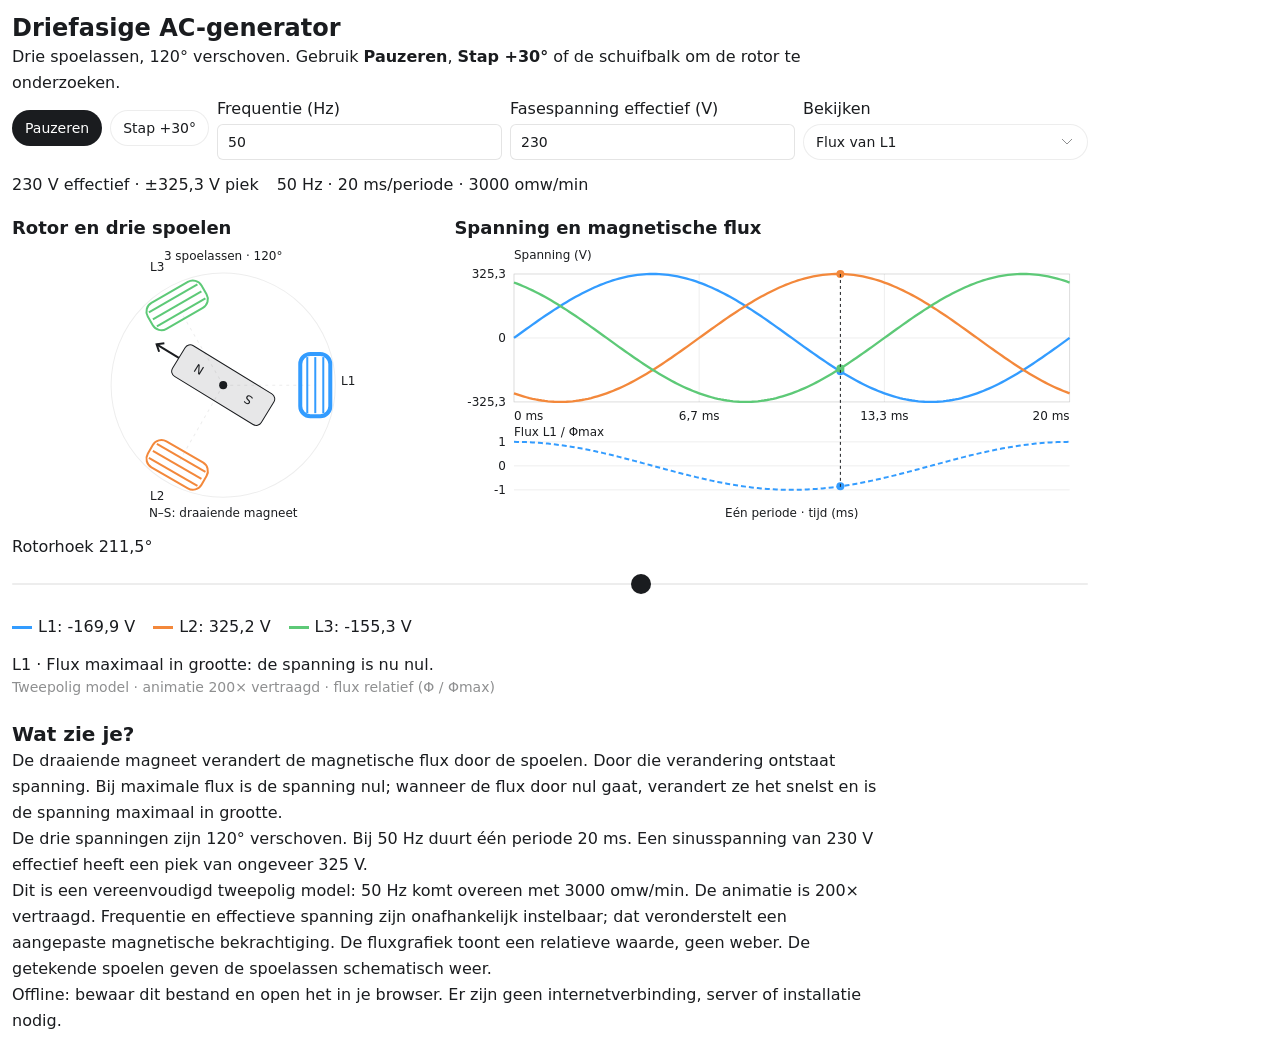
==== index.html @ 423154bf "Add files via upload" ====
<!doctype html>
<html lang="nl"><head><meta charset="utf-8"><meta name="viewport" content="width=device-width, initial-scale=1"><title>Driefasige AC-generator</title><style>:root {
  color-scheme: light dark;
  background-color: var(
    --background,
    var(--color-background-primary, light-dark(rgb(255 255 255), rgb(24 24 24)))
  ) !important;

  /* Agent-facing contract; keep in sync with SKILL.md. */
  --background: var(
    --color-background-primary,
    light-dark(rgb(255 255 255), rgb(24 24 24))
  );
  --foreground: var(
    --color-text-primary,
    light-dark(rgb(26 28 31), rgb(255 255 255))
  );
  --card: color-mix(in oklab, var(--foreground) 5%, var(--background));
  --card-foreground: var(
    --color-text-primary,
    light-dark(rgb(26 28 31), rgb(255 255 255))
  );
  --popover: var(
    --color-background-secondary,
    light-dark(rgb(255 255 255), rgb(45 45 45))
  );
  --popover-foreground: var(
    --color-text-primary,
    light-dark(rgb(26 28 31), rgb(255 255 255))
  );
  --primary: var(
    --color-text-info,
    light-dark(rgb(51 156 255), rgb(131 195 255))
  );
  --primary-foreground: var(
    --color-text-inverse,
    light-dark(rgb(255 255 255), rgb(13 13 13))
  );
  --secondary: var(
    --color-background-secondary,
    light-dark(rgb(255 255 255 / 96%), rgb(54 54 54 / 96%))
  );
  --secondary-foreground: var(
    --color-text-primary,
    light-dark(rgb(26 28 31), rgb(255 255 255))
  );
  --muted: color-mix(in srgb, var(--foreground) 10%, transparent);
  --muted-foreground: var(
    --color-text-secondary,
    light-dark(rgb(26 28 31 / 49.4%), rgb(255 255 255 / 49.8%))
  );
  --accent: var(
    --color-background-info,
    light-dark(rgb(229 242 255), rgb(13 39 63))
  );
  --accent-foreground: var(
    --color-text-info,
    light-dark(rgb(51 156 255), rgb(131 195 255))
  );
  --destructive: var(
    --color-text-warning,
    light-dark(rgb(226 85 7), rgb(255 133 73))
  );
  --border: var(
    --color-border-secondary,
    light-dark(rgb(26 28 31 / 8%), rgb(255 255 255 / 8.2%))
  );
  --input: var(
    --color-border-primary,
    light-dark(
      rgb(26 28 31 / 11.8%),
      color-mix(in oklab, rgb(0 0 0) 10%, transparent)
    )
  );
  --ring: var(
    --color-ring-primary,
    light-dark(rgb(51 156 255), rgb(131 195 255 / 76%))
  );
  --font-size-base: var(--font-text-md-size, 16px);
  --blue: light-dark(rgb(51 156 255), rgb(51 156 255));
  --orange: light-dark(rgb(226 85 7), rgb(251 106 34));
  --green: light-dark(rgb(0 162 64), rgb(64 201 119));
  --red: light-dark(rgb(224 46 42), rgb(255 103 100));
  --purple: light-dark(rgb(146 79 247), rgb(173 123 249));
  --yellow: light-dark(rgb(255 195 0), rgb(255 210 64));
  --viz-series-1: var(--primary);
  --viz-series-2: light-dark(rgb(243 136 59), rgb(245 154 86));
  --viz-series-3: light-dark(rgb(93 201 119), rgb(116 213 139));
  --viz-series-4: light-dark(rgb(235 119 177), rgb(240 143 192));
  --viz-series-5: light-dark(rgb(155 121 236), rgb(170 145 239));
  --viz-series-6: light-dark(rgb(58 185 177), rgb(90 203 194));

  /* Internal implementation variables; not part of the agent contract. */
  --font-sans:
    -apple-system-body, ui-sans-serif, -apple-system, system-ui, "Segoe UI",
    Helvetica, "Apple Color Emoji", Arial, sans-serif, "Segoe UI Emoji",
    "Segoe UI Symbol";
  --font-mono:
    ui-monospace, SFMono-Regular, "SF Mono", Menlo, Consolas, "Liberation Mono",
    monospace;
  --font-size-normal: max(11px, var(--font-size-base));
  --font-size-tooltip: calc(var(--font-size-base) - 1px);
  --font-size-small: max(11px, calc(var(--font-size-base) - 2px));
  --font-size-h1: calc(var(--font-size-normal) * 1.7142857143);
  --font-size-h2: calc(var(--font-size-normal) * 1.4285714286);
  --font-size-h3: calc(var(--font-size-normal) * 1.2857142857);
  --font-weight-normal: 400;
  --font-weight-medium: 500;
  --icon-size: 16px;
  --line-height-normal: calc(var(--font-size-normal) * 1.5);
  --line-height-tooltip: calc(var(--font-size-tooltip) * 1.4285714286);
  --line-height-small: calc(var(--font-size-small) + 4px);
  --corner-shape: round;
  --radius: var(--border-radius-lg, 8px);
  --radius-sm: calc(var(--radius) * 0.5);
  --radius-md: calc(var(--radius) * 0.75);
  --radius-lg: var(--radius);
  --radius-2xl: calc(var(--radius) * 2);
  --radius-full: 9999px;
  --shadow-sm: 0 1px 2px -1px rgb(0 0 0 / 8%);
  --checkmark-image: url("data:image/svg+xml,%3Csvg xmlns='http://www.w3.org/2000/svg' viewBox='0 0 17 17'%3E%3Cpath d='M12.8961 3.64101C13.1297 3.41418 13.4984 3.37523 13.7779 3.56581C14.0571 3.75635 14.1554 4.11331 14.0299 4.41347L13.9615 4.53847L7.71151 13.7045C7.59411 13.8767 7.4063 13.9877 7.19881 14.0072C6.99136 14.0267 6.78564 13.9533 6.63826 13.806L2.88826 10.056L2.79842 9.9457C2.6192 9.67407 2.64927 9.30496 2.88826 9.06581C3.12738 8.82669 3.49647 8.79676 3.76815 8.97597L3.8785 9.06581L7.03084 12.2182L12.8053 3.74941L12.8961 3.64101Z'/%3E%3C/svg%3E");

  /* Legacy aliases; not part of the current agent contract. */
  --viz-bg: transparent;
  --viz-panel: var(--card);
  --viz-border: var(--border);
  --viz-text: var(--foreground);
  --viz-muted: var(--muted-foreground);
  --viz-accent: var(--primary);
  --viz-accent-text: var(--primary-foreground);
  --viz-accent-bg: var(--accent);
  --viz-font-size: var(--font-size-base);
  --viz-warning: var(--destructive);
}

:root[data-theme="light"] {
  color-scheme: light;
}

:root[data-theme="dark"] {
  color-scheme: dark;
}

* {
  box-sizing: border-box;
}

html > body {
  /* Preserve MCP aliases for older inline renderers without creating :root cycles. */
  --color-background-primary: var(
    --background,
    light-dark(rgb(255 255 255), rgb(24 24 24))
  );
  --color-text-primary: var(
    --foreground,
    light-dark(rgb(26 28 31), rgb(255 255 255))
  );
  --color-border-secondary: var(
    --border,
    light-dark(rgb(26 28 31 / 8%), rgb(255 255 255 / 8.2%))
  );

  margin: 0;
  padding: var(--visualize-paint-gutter, 0px);
  color: var(--foreground);
  background: transparent !important;
  font-family: var(--font-sans) !important;
  -webkit-font-smoothing: antialiased;
  font-size: var(--font-size-base);
  line-height: calc(var(--font-size-base) * 1.625);
  font-weight: var(--font-weight-normal);
}

:root:not([data-app-block-surface], [data-visualize-standalone]) > body {
  padding: 12px;
}

.cursor-interaction {
  cursor: var(--cursor-interaction, pointer);
}

a {
  color: color-mix(in srgb, var(--viz-accent) 80%, var(--viz-text) 20%);
  cursor: var(--cursor-interaction, pointer);
  text-decoration: none;
  text-underline-offset: 2px;
  font-weight: inherit;
}

a:is(:hover, :focus-visible) {
  text-decoration-line: underline;
  text-decoration-style: dashed;
  text-decoration-thickness: 0.5px;
}

h1,
h2,
h3,
h4,
h5,
h6,
p {
  margin-block: 0;
}
p,
h1,
h2,
h3,
h4,
h5,
h6,
li,
.table {
  font-family: var(--font-sans);
}

h1 {
  font-size: calc(var(--font-size-base) * 1.5);
  line-height: 1.3333333333;
}

h2 {
  font-size: calc(var(--font-size-base) * 1.25);
  line-height: 1.4;
}
h3 {
  font-size: calc(var(--font-size-base) * 1.125);
  line-height: 1.5555555556;
}
h4 {
  font-size: var(--font-size-base);
  line-height: 1.5;
}
h5,
h6 {
  font-size: var(--font-size-base);
  line-height: calc(var(--font-size-base) * 1.625);
}

h1,
h2,
h3,
h4,
h5,
h6,
b,
strong,
th {
  font-weight: 600;
}

code:not(pre code) {
  display: inline;
  padding: 1px 6px;
  border-radius: var(--radius-sm);
  corner-shape: var(--corner-shape);
  background: var(--muted);
  font-family: var(--font-mono);
  font-size: 0.92em;
  overflow-wrap: anywhere;
  -webkit-box-decoration-break: clone;
  box-decoration-break: clone;
  word-break: break-word;
}
pre,
pre code {
  font-family: var(--font-mono);
  font-size: 12px;
  line-height: 20px;
}

.table-responsive {
  width: 100%;
  overflow-x: auto;
  scrollbar-width: thin;
}

.table {
  width: 100%;
  color: var(--foreground);
  font: inherit;
  text-align: start;
  border-collapse: separate;
  border-spacing: 0;
  font-size: calc(var(--font-size-base) * 0.875);
  line-height: calc(var(--font-size-base) * 1.625);
  font-family: var(--font-sans);
}

.table :is(th, td) {
  padding-block: 10px;
  padding-inline: 0 24px;
  overflow-wrap: anywhere;
  border-bottom: 1px solid var(--border);
  text-align: start;
  vertical-align: top;
  border-bottom-color: color-mix(in srgb, var(--foreground) 5%, transparent);
}
.table :is(th, td):not(:last-child) {
  padding-inline-end: calc(var(--font-size-base) * 1.5);
}

.table-responsive > .table :is(th, td) {
  overflow-wrap: break-word;
}

.table :is(th, td):last-child {
  padding-inline-end: 0;
}

.table :is(caption, thead th) {
  font-weight: 600;
}

.table thead :is(th, td) {
  border-bottom-color: var(--border-strong, var(--input));
  padding-block: calc(var(--font-size-base) / 2);
  line-height: var(--font-size-base);
}

.table tbody tr:last-child :is(th, td) {
  border-bottom: 0;
}
.table tbody :is(th, td) {
  padding-block: calc(var(--font-size-base) * 0.625);
}

.table.table-sm :is(th, td) {
  padding-block: 8px;
}

.table.table-sm :is(th, td):not(:last-child) {
  padding-inline-end: 16px;
}

.table :is(.text-end, [align="right"]) {
  text-align: end;
  font-variant-numeric: tabular-nums;
}

.table :is(.text-center, [align="center"]) {
  text-align: center;
}

.table .text-nowrap {
  white-space: nowrap;
}

#widget {
  display: flex;
  flex-direction: column;
  gap: 12px;
  width: 100%;
  padding: 0;
  background: transparent !important;
}

.card {
  min-width: 0;
  padding: 12px;
  overflow: hidden;
  overflow-wrap: break-word;
  border-radius: var(--radius-2xl);
  corner-shape: var(--corner-shape);
  color: var(--card-foreground);
  background: var(--card);
}

.widget {
  min-width: 0;
  overflow: hidden;
  border: 0;
  border-radius: var(--radius-lg);
  corner-shape: var(--corner-shape);
  box-shadow: 0 0 0 0.5px var(--border-strong, var(--border));
  color: var(--foreground);
  background: var(--background);
}

#widget > :not(.card, .widget, .progress) {
  width: 100% !important;
  max-width: none !important;
  margin: 0 !important;
  padding: 0 !important;
  border: 0 !important;
  border-radius: 0 !important;
  background: transparent !important;
  box-shadow: none !important;
}

.tooltip {
  position: fixed;
  z-index: 50;
  top: 0;
  left: 0;
  width: max-content;
  max-width: min(
    20rem,
    var(--tooltip-available-width, calc(100vw - 10px)),
    calc(100vw - 10px)
  );
  max-height: min(
    var(--tooltip-available-height, calc(100vh - 10px)),
    calc(100vh - 10px)
  );
  border: 1px solid var(--border);
  corner-shape: var(--corner-shape);
  overflow-wrap: break-word;
  white-space: normal;
  pointer-events: none;
  user-select: none;
  font-family: var(--font-sans);
  padding: 5px 12px;
  border-color: color-mix(
    in oklab,
    light-dark(var(--primary-foreground), var(--foreground)) 5%,
    transparent
  );
  border-radius: var(--radius-2xl);
  color: light-dark(var(--primary-foreground), var(--foreground));
  background: light-dark(var(--foreground), var(--popover));
  box-shadow: 0 8px 18px rgb(15 23 42 / 20%);
  letter-spacing: -0.15px;
  font-size: calc(var(--font-size-base) * 14 / 16);
  font-size: round(nearest, calc(var(--font-size-base) * 14 / 16), 1px);
  font-weight: 600;
  line-height: 18px;
  text-align: center;
}

/* The shared runtime owns data-tooltip; suppress AppBlock's pseudo-tooltip. */
main [data-tooltip]::after {
  content: none;
}

.viz-grid {
  display: grid;
  grid-template-columns: repeat(auto-fit, minmax(max(180px, 24%), 1fr));
  gap: 10px;
}

.viz-stat {
  display: flex;
  flex-direction: column;
  gap: 2px;
}

.viz-stat-value {
  font-size: var(--font-size-h2);
  font-weight: var(--font-weight-medium);
  line-height: 1.25;
}

.viz-row {
  display: flex;
  flex-wrap: wrap;
  align-items: center;
  gap: 10px;
}

hr {
  width: 100%;
  height: 1px;
  margin-block: 6px;
  border: 0;
  background: var(--border);
}

.nav {
  display: flex;
  min-width: 0;
  align-items: center;
  gap: 4px;
}

.progress {
  display: flex;
  height: 8px;
  margin-block: calc((var(--line-height-normal, 1.5em) - 8px) / 2);
  overflow: hidden;
  border: 0;
  border-radius: var(--radius-full);
  background: var(--muted);
}

.progress-bar:only-child {
  border-radius: var(--radius-full);
}

.progress-bar {
  height: 100%;
  flex-shrink: 0;
  border: 0;
  background: var(--viz-series-1);
}

.viz-badge {
  display: inline-flex;
  align-items: center;
  padding: 4px 8px;
  border-radius: var(--radius-sm);
  color: color-mix(in srgb, var(--foreground) 40%, var(--muted-foreground));
  background: color-mix(in srgb, var(--foreground) 5%, transparent);
  font-family: var(--font-sans);
  font-size: calc(var(--font-size-base) * 14 / 16);
  font-size: round(nearest, calc(var(--font-size-base) * 14 / 16), 1px);
  font-weight: var(--font-weight-normal);
  line-height: 1;
}

small,
.text-small {
  font-size: var(--font-size-small);
  line-height: var(--line-height-small);
}

.text-muted {
  color: var(--muted-foreground);
}

.tabular-nums {
  font-variant-numeric: tabular-nums;
}

.sr-only {
  position: absolute;
  width: 1px;
  height: 1px;
  padding: 0;
  overflow: hidden;
  clip: rect(0, 0, 0, 0);
  white-space: nowrap;
  border: 0;
}

.viz-controls {
  display: flex;
  flex-wrap: wrap;
  align-items: center;
  gap: 8px;
}

.viz-controls > .form-label {
  display: grid;
  min-width: min(100%, 260px);
  flex: 1 1 280px;
  grid-template-columns: minmax(0, 1fr) auto;
  align-items: baseline;
  gap: 2px 12px;
  margin-bottom: 0;
}

.viz-controls > .form-label > :is(.form-control, .form-range, .form-select) {
  grid-column: 1 / -1;
}

.btn,
.nav-link,
.form-check-input,
.form-control,
.form-range,
.form-select {
  font: inherit;
}

/* Match inline alignment without overriding a containing flex or grid layout. */
.btn,
.nav-link,
.form-control,
.form-select,
.form-range,
.form-check {
  vertical-align: middle;
}

.btn,
.nav-link {
  appearance: button;
  display: inline-flex;
  inline-size: fit-content;
  max-inline-size: 100%;
  align-items: center;
  justify-content: center;
  gap: 4px;
  margin: 0;
  padding: 0 8px;
  -webkit-app-region: no-drag;
  border: 1px solid var(--input);
  corner-shape: var(--corner-shape);
  cursor: var(--cursor-interaction, pointer);
  text-align: center;
  text-decoration: none;
  white-space: nowrap;
  user-select: none;
  -webkit-font-smoothing: inherit;
  font-family: var(--font-sans);
  height: fit-content;
  min-height: calc(12px + 2 * var(--control-spacing, 12px));
  padding-inline: var(--control-spacing, 12px);
  border-color: transparent;
  border-radius: var(--radius-full);
  color: var(--foreground);
  background: color-mix(in srgb, var(--foreground) 5%, transparent);
  font-size: calc(var(--font-size-base) * 14 / 16);
  font-size: round(nearest, calc(var(--font-size-base) * 14 / 16), 1px);
  font-weight: var(--font-weight-normal);
  line-height: 18px;
}

.btn {
  border-color: var(--border);
  color: var(--secondary-foreground);
  background: var(--secondary);
}

.btn:is(.btn-block, .viz-tile) {
  inline-size: 100%;
}

.btn.viz-tile {
  min-width: 0;
  overflow-wrap: anywhere;
  white-space: normal;
}

a.btn {
  cursor: var(--cursor-interaction, pointer);
  text-decoration: none;
}

.btn:not(:disabled):hover {
  background: light-dark(
    color-mix(in srgb, var(--foreground) 5.5%, transparent),
    color-mix(in srgb, var(--foreground) 8%, transparent)
  );
}

.nav-link:not(:disabled):not([aria-disabled="true"]):hover {
  background: color-mix(in srgb, var(--foreground) 10%, transparent);
}

.btn-primary {
  border-color: var(--border);
  color: var(--primary-foreground);
  background: var(--foreground);
  background-clip: border-box;
}

.btn-primary .text-muted {
  color: color-mix(in srgb, var(--primary-foreground) 50%, transparent);
}

.btn-primary:not(:disabled):hover {
  background: color-mix(in srgb, var(--foreground) 80%, transparent);
  background-clip: border-box;
}

.btn-ghost {
  border-color: transparent;
  color: var(--muted-foreground);
  background: transparent;
}

.btn-ghost:not(:disabled):hover {
  color: var(--muted-foreground);
  background: light-dark(
    color-mix(in srgb, var(--foreground) 5.5%, transparent),
    color-mix(in srgb, var(--foreground) 8%, transparent)
  );
}

.nav-pills .nav-link {
  min-width: 0;
  border-color: transparent;
  color: var(--muted-foreground);
  background: transparent;
}

.nav-justified .nav-link {
  flex: 1 1 0;
  overflow-wrap: anywhere;
  white-space: normal;
}

.nav-pills .nav-link.active {
  color: var(--foreground);
  background: var(--muted);
}

/* Shared preview chrome; product styles stay inside each variant. */
.viz-dotted-background {
  background-image: radial-gradient(
    circle,
    color-mix(in srgb, var(--foreground) 14%, transparent) 0.8px,
    transparent 0.8px
  );
  background-position: center;
  background-size: 16px 16px;
}

.viz-carousel {
  position: relative;
  min-width: 0;
}

.viz-carousel:has(> .viz-carousel-controls) {
  min-height: calc(60px + var(--viz-carousel-picker-height, 0px));
  padding-bottom: 60px;
}

.viz-carousel > [data-variant][hidden] {
  display: none !important;
}

.viz-carousel > [data-variant] {
  isolation: isolate;
}

.viz-carousel-controls {
  --viz-carousel-hover: light-dark(
    color-mix(in srgb, var(--foreground) 5.4%, transparent),
    color-mix(in srgb, var(--foreground) 7.8%, transparent)
  );
  position: absolute;
  z-index: 2;
  bottom: 8px;
  left: 50%;
  display: flex;
  width: max-content;
  /* Leave room for the host's design-controls launcher at the trailing edge. */
  max-width: calc(100% - 96px);
  align-items: center;
  gap: 0;
  padding: 0;
  border: 1px solid var(--border);
  border-radius: 16px;
  color: var(--foreground);
  background: var(--background);
  font-family: var(--font-sans);
  /* Match the settings dropdown chrome independently of the content font size. */
  font-size: 13px;
  font-weight: var(--font-weight-normal);
  line-height: 18px;
  transform: translateX(-50%);
  user-select: none;
}

/* Keep authored mockup button styles out of the shared carousel chrome. */
.viz-carousel-controls button,
.viz-carousel-picker > summary {
  display: flex !important;
  height: auto !important;
  min-height: 30px;
  align-items: center !important;
  justify-content: center !important;
  gap: 4px;
  padding: 0 6px !important;
  -webkit-app-region: no-drag;
  border: 0 !important;
  border-radius: 14px !important;
  color: inherit !important;
  background: transparent !important;
  font: inherit !important;
  -webkit-tap-highlight-color: transparent;
}

.viz-carousel-controls > button,
.viz-carousel-picker > summary {
  position: relative;
  isolation: isolate;
}

.viz-carousel-controls > button {
  --icon-size: 16px;
  width: 30px !important;
  padding: 0 !important;
}

.viz-carousel-picker > summary {
  padding-inline: 12px !important;
}

.viz-carousel-controls .viz-carousel-caret {
  width: 14px;
  height: 14px;
  flex: none;
  margin: 0;
  color: inherit;
  transform: rotate(180deg);
}

.viz-carousel-controls > button > svg,
.viz-carousel-controls .viz-carousel-caret,
.viz-carousel-count {
  opacity: 0.5;
}

.viz-carousel-controls > button::before,
.viz-carousel-picker > summary::before {
  position: absolute;
  z-index: -1;
  inset: 3px;
  border-radius: 12px;
  content: "";
  pointer-events: none;
}

.viz-carousel-controls > button:hover::before,
.viz-carousel-picker > summary:hover::before {
  background: var(--viz-carousel-hover);
}

.viz-carousel-controls > button,
.viz-carousel-controls [data-lucide],
.viz-carousel-controls .lucide {
  flex-shrink: 0;
}

.viz-carousel-picker {
  min-width: 0;
}

.viz-carousel-picker > summary {
  min-width: 0;
  list-style: none;
}

.viz-carousel-picker > summary::-webkit-details-marker {
  display: none;
}

.viz-carousel-count {
  flex-shrink: 0;
  white-space: nowrap;
}

.viz-carousel-name {
  min-width: 0;
  overflow: hidden;
  text-overflow: ellipsis;
  white-space: nowrap;
}

.viz-carousel-options {
  position: absolute;
  right: 0;
  bottom: calc(100% + 4px);
  left: 0;
  display: flex;
  max-height: 240px;
  flex-direction: column;
  gap: 2px;
  overflow: auto;
  padding: 4px;
  border: 1px solid var(--border);
  border-radius: var(--radius-lg);
  background: var(--background);
  box-shadow: 0 4px 12px light-dark(rgb(0 0 0 / 6%), rgb(0 0 0 / 25%));
}

.viz-carousel-options > button {
  border-radius: max(0px, calc(var(--radius-lg) - 5px)) !important;
  width: 100% !important;
  min-height: 28px;
  justify-content: flex-start !important;
  padding: 4px 8px !important;
  font-size: var(--font-size-small) !important;
  text-align: start;
  white-space: normal;
  overflow-wrap: anywhere;
}

.viz-carousel-options > [aria-current="true"],
.viz-carousel-options > button:hover {
  background: var(--viz-carousel-hover) !important;
}

.btn:disabled,
.nav-link:disabled,
.nav-link[aria-disabled="true"] {
  cursor: not-allowed;
  opacity: 0.4;
}

[data-lucide] {
  stroke-width: 1.6;
}

.form-label {
  display: block;
  margin-bottom: 6px;
  color: var(--foreground);
}

.form-control {
  display: block;
  width: 100%;
  padding: 0 8px;
  outline: none;
  border: 1px solid var(--input);
  corner-shape: var(--corner-shape);
  color: var(--foreground);
  font-family: var(--font-sans);
  height: calc(12px + 2 * var(--control-spacing, 12px));
  min-height: calc(12px + 2 * var(--control-spacing, 12px));
  padding-inline: calc(4px + var(--control-spacing, 12px) / 2);
  border-color: var(--input);
  border-radius: var(--radius-md);
  background: color-mix(in srgb, var(--popover) 96%, transparent);
  font-size: calc(var(--font-size-base) * 14 / 16);
  font-size: round(nearest, calc(var(--font-size-base) * 14 / 16), 1px);
  font-weight: var(--font-weight-normal);
  line-height: 1.4285714286;
}
.form-control:is(
  [type="file"],
  [type="date"],
  [type="datetime-local"],
  [type="month"],
  [type="week"],
  [type="color"]
) {
  height: calc(12px + 2 * var(--control-spacing, 12px));
  min-height: calc(12px + 2 * var(--control-spacing, 12px));
  line-height: 18px;
}
.form-control:is(
  [type="date"],
  [type="datetime-local"],
  [type="month"],
  [type="week"]
) {
  padding-inline: var(--control-spacing, 12px);
}

.form-control::placeholder {
  color: var(--muted-foreground);
}

.form-control[type="file"] {
  overflow: hidden;
  cursor: var(--cursor-interaction, pointer);
  padding: 0;
}

.form-control[type="file"]::file-selector-button {
  padding: 0 8px;
  border: 0;
  border-right: 1px solid var(--input);
  color: var(--secondary-foreground);
  background: var(--secondary);
  cursor: inherit;
  font: inherit;
  min-height: calc(10px + 2 * var(--control-spacing, 12px));
  padding-inline: var(--control-spacing, 12px);
  margin-inline-end: var(--control-spacing, 12px);
}

.form-control[type="file"]:not(:disabled):hover::file-selector-button {
  background: color-mix(in srgb, var(--foreground) 6%, var(--secondary));
}

.form-control-color[type="color"] {
  width: 40px;
  height: calc(12px + 2 * var(--control-spacing, 12px));
  padding: 3px;
  cursor: var(--cursor-interaction, pointer);
}

.form-control-color[type="color"]::-webkit-color-swatch-wrapper {
  padding: 0;
}

.form-control-color[type="color"]::-webkit-color-swatch {
  border: 0;
  border-radius: calc(var(--radius-lg) - 4px);
  corner-shape: var(--corner-shape);
}

textarea.form-control {
  height: auto;
  resize: vertical;
  min-height: 96px;
  padding: 8px 10px;
}

.form-control:focus-visible {
  border-color: var(--ring);
  box-shadow: none;
}
.form-control:disabled {
  color: var(--muted-foreground);
  background: color-mix(in srgb, var(--foreground) 5%, transparent);
  opacity: 1;
}
.form-control[aria-invalid="true"] {
  border-color: var(--red);
  box-shadow: 0 0 0 2px color-mix(in srgb, var(--red) 20%, transparent);
}

.form-control:disabled,
.form-select:disabled {
  cursor: not-allowed;
}

.form-select {
  appearance: none;
  display: block;
  width: 100%;
  height: fit-content;
  min-height: calc(12px + 2 * var(--control-spacing, 12px));
  margin: 0;
  /* The secondary icon role is 14px at compact density and 16px at web density. */
  --icon-size: calc(10px + var(--control-spacing, 12px) / 2);
  /* Settings dropdowns retain a 12px inset and a 4px text-to-chevron gap. */
  padding: 0 calc(16px + var(--icon-size)) 0 12px;
  outline: none;
  border: 1px solid var(--border);
  border-radius: var(--radius-full);
  corner-shape: var(--corner-shape);
  color: var(--foreground);
  background-color: var(--secondary);
  background-image:
    linear-gradient(
      45deg,
      transparent calc(50% - 0.6px),
      var(--muted-foreground) calc(50% - 0.6px) calc(50% + 0.6px),
      transparent calc(50% + 0.6px)
    ),
    linear-gradient(
      135deg,
      transparent calc(50% - 0.6px),
      var(--muted-foreground) calc(50% - 0.6px) calc(50% + 0.6px),
      transparent calc(50% + 0.6px)
    );
  background-position:
    calc(100% - 12px - var(--icon-size) / 2) 50%,
    calc(100% - 12px - var(--icon-size) * 0.18) 50%;
  background-repeat: no-repeat;
  background-size: calc(var(--icon-size) * 0.32) calc(var(--icon-size) * 0.32);
  cursor: var(--cursor-interaction, default);
  font-size: calc(var(--font-size-base) * 14 / 16);
  font-size: round(nearest, calc(var(--font-size-base) * 14 / 16), 1px);
  font-weight: var(--font-weight-normal);
  line-height: 18px;
}

.form-select option {
  color: var(--popover-foreground);
  background-color: var(--popover);
}

.form-select:not(:disabled):hover {
  background-color: light-dark(
    color-mix(in srgb, var(--foreground) 5.5%, transparent),
    color-mix(in srgb, var(--foreground) 8%, transparent)
  );
}

.form-select:focus-visible {
  box-shadow: 0 0 0 2px var(--ring);
}
.form-select:disabled {
  opacity: 0.4;
}

.form-check {
  display: flex;
  min-height: calc(12px + 2 * var(--control-spacing, 12px));
  align-items: center;
  gap: 6px;
}

.form-check-input {
  appearance: none;
  width: 14px;
  height: 14px;
  flex: 0 0 auto;
  margin: 0;
  border: 1px solid var(--input);
  color: var(--primary-foreground);
  background-color: transparent;
  cursor: var(--cursor-interaction, default);
  transition:
    background-color 150ms,
    border-color 150ms,
    box-shadow 150ms;
}

.form-check:not(.form-switch) .form-check-input[type="checkbox"] {
  corner-shape: round;
  box-shadow: var(--shadow-sm);
  position: relative;
  width: calc(10px + var(--control-spacing, 12px) / 2);
  height: calc(10px + var(--control-spacing, 12px) / 2);
  border-color: var(--border-strong, var(--input));
  border-radius: calc(var(--radius-sm) / 2);
  background-color: transparent;
  color: var(--foreground);
}

.form-check:not(.form-switch)
  .form-check-input:not(:disabled):not(:checked):hover {
  background-color: var(--card);
}

.form-check:not(.form-switch)
  .form-check-input[type="checkbox"]:is(:checked, :indeterminate) {
  border-color: var(--border-strong, var(--input));
  background-color: color-mix(in srgb, var(--popover) 96%, transparent);
}

.form-check:not(.form-switch)
  .form-check-input[type="checkbox"]:checked::before {
  display: block;
  width: 100%;
  height: 100%;
  background: var(--primary-foreground);
  content: "";
  mask: var(--checkmark-image) center / 12px 12px no-repeat;
  background-color: var(--foreground);
}
.form-check:not(.form-switch)
  .form-check-input[type="checkbox"]:indeterminate::before {
  position: absolute;
  inset: 0;
  display: block;
  width: 65%;
  height: 6.65%;
  margin: auto;
  border-radius: var(--radius-full);
  background: var(--foreground);
  mask: none;
  content: "";
}

.form-check-input[type="radio"] {
  border-radius: var(--radius-full);
  width: 16px;
  height: 16px;
  border: 0;
  box-shadow: inset 0 0 0 1px var(--input);
}

.form-check-input[type="radio"]:checked {
  border: 0;
  background: radial-gradient(
    circle,
    var(--primary-foreground) 0 3px,
    var(--foreground) 3px
  );
  box-shadow: none;
}

.form-check:not(.form-switch) .form-check-input:focus-visible {
  outline: 2px solid var(--ring);
  outline-offset: 2px;
}
.form-check:not(.form-switch) .form-check-input[type="checkbox"]:focus-visible {
  border-color: var(--ring);
  outline: none;
  box-shadow: 0 0 0 2px var(--ring);
}

.form-check:not(.form-switch) .form-check-input:disabled {
  cursor: not-allowed;
  pointer-events: none;
}

.form-check:not(.form-switch) .form-check-input:disabled + .form-check-label {
  cursor: not-allowed;
}
.form-check:not(.form-switch) .form-check-input[type="radio"]:disabled,
.form-check:not(.form-switch)
  .form-check-input[type="radio"]:disabled
  + .form-check-label {
  opacity: 0.5;
}

.form-switch .form-check-input:disabled,
.form-switch .form-check-input:disabled + .form-check-label {
  cursor: not-allowed;
  opacity: 0.6;
}

.form-check-label {
  color: var(--foreground);
  cursor: var(--cursor-interaction, default);
}

.form-switch .form-check-input {
  position: relative;
  width: 32px;
  height: 20px;
  border: 0;
  border-radius: var(--radius-full);
  background: var(--muted);
  box-shadow: none;
  transition: background-color 200ms cubic-bezier(0, 0, 0.2, 1);
}

.form-switch .form-check-input::before {
  position: absolute;
  top: 50%;
  left: 0;
  width: 16px;
  height: 16px;
  box-sizing: border-box;
  border: 1px solid light-dark(var(--primary-foreground), var(--foreground));
  border-radius: var(--radius-full);
  box-shadow: var(--shadow-sm);
  content: "";
  transform: translate(2px, -50%);
  transition: transform 200ms cubic-bezier(0, 0, 0.2, 1);
  border-color: #fff;
  background: #fff;
}

.form-switch .form-check-input:checked {
  background: var(--blue);
}

.form-switch .form-check-input:checked::before {
  transform: translate(14px, -50%);
}

.form-switch .form-check-input:focus-visible {
  box-shadow: 0 0 0 2px var(--ring);
  outline: none;
}

.form-range {
  appearance: none;
  display: block;
  width: 100%;
  flex: 1;
  margin: 0;
  padding: 0;
  border: 0;
  accent-color: var(--primary);
  height: calc(12px + 2 * var(--control-spacing, 12px));
  min-height: calc(12px + 2 * var(--control-spacing, 12px));
  outline: none;
  border-radius: var(--radius-full);
  color: var(--foreground);
  background: transparent;
}

.form-range::-webkit-slider-runnable-track {
  background: var(--form-range-track, var(--border));
  height: 2px;
  border-radius: var(--radius-full);
}

.form-range::-webkit-slider-thumb {
  appearance: none;
  width: 20px;
  height: 20px;
  border: 1px solid var(--border);
  border-radius: var(--radius-full);
  margin-top: -9px;
  border-color: transparent;
  background: currentColor;
  box-shadow: var(--shadow-sm);
}

/* Outline the native track and thumb, preserving the larger input hit area. */
.form-range:focus-visible::-webkit-slider-runnable-track {
  outline: 2px auto Highlight;
  outline-color: -webkit-focus-ring-color;
}

.form-range::-moz-range-track {
  background: var(--form-range-track, var(--border));
  height: 2px;
  border-radius: var(--radius-full);
}

.form-range::-moz-range-thumb {
  width: 20px;
  height: 20px;
  border: 1px solid var(--border);
  border-radius: var(--radius-full);
  border-color: transparent;
  background: currentColor;
  box-shadow: var(--shadow-sm);
}

.form-range:focus-visible::-moz-range-thumb {
  outline: 2px solid Highlight;
  outline-offset: 2px;
}

.form-range:disabled {
  opacity: 1;
  cursor: default;
}

.btn:not(.btn-primary, .viz-tile):is(
  [aria-pressed="true"],
  [aria-selected="true"],
  .is-selected
) {
  border-color: transparent;
  color: var(--primary-foreground);
  background: var(--blue);
}

.btn.viz-tile:is([aria-pressed="true"], [aria-selected="true"], .is-selected) {
  border-color: var(--primary);
  box-shadow: inset 0 0 0 1px var(--primary);
}

.btn:focus-visible,
.nav-link:focus-visible {
  outline-offset: 2px;
  outline: none;
  box-shadow: 0 0 0 2px var(--ring);
}

.viz-carousel-controls :is(button, summary):focus-visible {
  outline: 2px solid var(--ring) !important;
  outline-offset: 2px !important;
}

/* Web recipes are the default, including on renderers without inline style queries. */
@supports (border-radius: if(style(--corner-shape: round): 1px; else: 2px)) {
  /* Match the host's proportional text-sm scale at every text preference. */
  .tooltip,
  .viz-badge,
  .btn,
  .nav-link,
  .form-control,
  .form-select {
    font-size: if(
      style(--corner-shape: round): round(
          nearest,
          calc(var(--font-size-base) * 14 / 16),
          1px
        );
        else: round(nearest, calc(var(--font-size-base) * 13 / 14), 1px)
    );
  }

  .btn,
  .nav-link,
  .form-select {
    border-radius: if(
      style(--corner-shape: round): var(--radius-full); else: var(--radius-lg)
    );
  }

  .form-check:not(.form-switch) .form-check-input[type="checkbox"] {
    border-radius: if(
      style(--corner-shape: round): calc(var(--radius-sm) / 2);
        else: calc(var(--radius-lg) * 0.4)
    );
  }

  .tooltip {
    font-weight: if(
      style(--corner-shape: round): 600; else: var(--font-weight-normal)
    );
  }
}

@media (pointer: coarse) {
  .viz-carousel:has(> .viz-carousel-controls) {
    min-height: calc(76px + var(--viz-carousel-picker-height, 0px));
    padding-bottom: 76px;
  }

  .btn,
  .nav-link,
  .viz-carousel-controls button,
  .viz-carousel-picker > summary,
  .form-control,
  .form-select {
    min-width: 44px;
    min-height: 44px;
  }

  /* Keep small-screen WebKit from zooming when a text field receives focus. */
  .form-control,
  .form-select {
    font-size: max(16px, calc(var(--font-size-base) * 14 / 16));
    font-size: max(
      16px,
      round(nearest, calc(var(--font-size-base) * 14 / 16), 1px)
    );
  }
  .form-control:is(
    [type="file"],
    [type="date"],
    [type="datetime-local"],
    [type="month"],
    [type="week"],
    [type="time"],
    [type="color"]
  ) {
    height: 44px;
    min-height: 44px;
    font-size: max(16px, calc(var(--font-size-base) * 14 / 16));
    font-size: max(
      16px,
      round(nearest, calc(var(--font-size-base) * 14 / 16), 1px)
    );
  }

  .form-control[type="file"]::file-selector-button {
    min-width: 44px;
    min-height: 44px;
  }

  .form-control-color[type="color"] {
    width: 44px;
    height: 44px;
  }

  .form-control:is(
    [type="date"],
    [type="datetime-local"],
    [type="month"],
    [type="time"],
    [type="week"]
  ) {
    min-width: 0;
    max-width: 100%;
    padding-block: 8px;
  }

  .form-check {
    min-height: 44px;
    padding-inline: 15px;
  }

  .form-check-input {
    position: relative;
  }

  .form-check-input::after {
    position: absolute;
    top: 50%;
    left: 50%;
    width: 44px;
    height: 44px;
    content: "";
    transform: translate(-50%, -50%);
  }

  .form-check-label {
    display: inline-flex;
    min-width: 44px;
    min-height: 44px;
    align-items: center;
  }

  .form-range {
    height: 44px;
    touch-action: pan-y;
  }
}

svg {
  display: block;
  max-width: 100%;
  height: auto;
}

#widget > svg {
  width: 100%;
}

/* Model-authored chart rules can otherwise stretch icons after these styles load. */
svg.lucide {
  display: block;
  width: var(--icon-size) !important;
  height: var(--icon-size) !important;
  flex: none;
  margin: 0 !important;
  stroke-width: 1.6;
}

.text-warning,
.text-destructive {
  color: var(--destructive);
}

html>body{padding:0}
body{max-width:1100px;margin:auto;padding:24px}section{margin-top:24px}p{max-width:85ch}#ac-three .plots{gap:24px}@media(max-width:500px){body{padding:12px}}
</style></head><body><div id="ac-three">
  <style>
    #ac-three{color:var(--foreground)}
    #ac-three .plots{display:grid;grid-template-columns:minmax(0,1fr) minmax(0,1.5fr);gap:20px;margin-top:16px}
    #ac-three svg{display:block;width:100%;overflow:visible}
    #ac-three svg text{fill:var(--foreground);font-size:12px;font-weight:400}
    #ac-three .values{display:flex;gap:18px;flex-wrap:wrap;margin:12px 0}
    #ac-three .angle-control{margin-top:12px}
    #ac-three .phase-swatch{display:inline-block;width:20px;height:3px;vertical-align:middle;margin-right:6px;background:var(--phase)}
    @media(max-width:650px){#ac-three .plots{grid-template-columns:1fr}}
  </style>
  <h1>Driefasige AC-generator</h1><p>Drie spoelassen, 120° verschoven. Gebruik <strong>Pauzeren</strong>, <strong>Stap +30°</strong> of de schuifbalk om de rotor te onderzoeken.</p>
  <div class="viz-controls">
    <button class="btn btn-primary" type="button" id="ac-play">Pauzeren</button>
    <button class="btn" type="button" id="ac-step">Stap +30°</button>
    <label class="form-label">Frequentie (Hz)<input class="form-control" id="ac-f" type="number" min="10" max="60" step="1" value="50"></label>
    <label class="form-label">Fasespanning effectief (V)<input class="form-control" id="ac-u" type="number" min="10" max="300" step="10" value="230"></label>
    <label class="form-label">Bekijken<select class="form-select" id="ac-phase"><option value="0">Flux van L1</option><option value="1">Flux van L2</option><option value="2">Flux van L3</option></select></label>
  </div>
  <div class="values tabular-nums"><span id="ac-spec"></span><span id="ac-rpm"></span></div>
  <div class="plots">
    <div><h3>Rotor en drie spoelen</h3><svg id="ac-rotor" role="img" aria-label="Schematische tweepolige rotor met drie spoelassen op 120 graden"></svg></div>
    <div><h3>Spanning en magnetische flux</h3><svg id="ac-wave" role="img" aria-label="Drie sinusspanningen met 120 graden faseverschil en de flux van de geselecteerde spoel"></svg></div>
  </div>
  <div class="angle-control"><label class="form-label" for="ac-angle">Rotorhoek <span id="ac-deg" class="tabular-nums"></span></label><input class="form-range" id="ac-angle" type="range" min="0" max="360" step="1" value="0"></div>
  <div class="values tabular-nums" id="ac-live-values"></div>
  <div id="ac-detail" aria-live="polite"></div>
  <div class="text-small text-muted">Tweepolig model · animatie 200× vertraagd · flux relatief (Φ / Φmax)</div>
  <script>
  (()=>{
    const root=document.getElementById('ac-three'),q=s=>root.querySelector(s),NS='http://www.w3.org/2000/svg';
    const colors=['var(--viz-series-1)','var(--viz-series-2)','var(--viz-series-3)'];
    let angle=0,playing=!matchMedia('(prefers-reduced-motion: reduce)').matches,last=0,f=50,rms=230,selected=0;
    const rad=d=>d*Math.PI/180,fmt=n=>Math.abs(n)<.05?'0':n.toLocaleString('nl-BE',{maximumFractionDigits:1});
    const add=(parent,tag,attrs={},txt)=>{const e=document.createElementNS(NS,tag);Object.entries(attrs).forEach(([k,v])=>e.setAttribute(k,v));if(txt!==undefined)e.textContent=txt;parent.appendChild(e);return e};
    const line=(s,x1,y1,x2,y2,extra={})=>add(s,'line',{x1,y1,x2,y2,stroke:'var(--border)',...extra});
    function drawRotor(){
      const s=q('#ac-rotor'),w=Math.max(280,s.parentElement.clientWidth),h=280,cx=w/2,cy=143,r=92;s.setAttribute('viewBox',`0 0 ${w} ${h}`);s.innerHTML='';
      add(s,'circle',{cx,cy,r:112,fill:'none',stroke:'var(--border)'});
      for(let i=0;i<3;i++){
        const a=rad(i*120),x=cx+r*Math.cos(a),y=cy+r*Math.sin(a);
        line(s,cx,cy,x,y,{'stroke-dasharray':'3 4'});
        const g=add(s,'g',{transform:`translate(${x} ${y}) rotate(${i*120})`});
        add(g,'rect',{x:-15,y:-31,width:30,height:62,rx:10,fill:'none',stroke:colors[i],'stroke-width':i===selected?4:2});
        for(let j=-8;j<=8;j+=8)line(g,j,-28,j,28,{stroke:colors[i],'stroke-width':2});
        const lx=cx+132*Math.cos(a),ly=cy+132*Math.sin(a);add(s,'text',{x:lx,y:ly,'text-anchor':i===0?'end':'middle'},`L${i+1}`);
      }
      const rotor=add(s,'g',{transform:`translate(${cx} ${cy}) rotate(${angle})`});
      add(rotor,'rect',{x:-52,y:-18,width:104,height:36,rx:6,fill:'var(--muted)',stroke:'var(--foreground)'});
      add(rotor,'text',{x:-29,y:5,'text-anchor':'middle'},'S');add(rotor,'text',{x:29,y:5,'text-anchor':'middle'},'N');
      line(rotor,52,0,78,0,{stroke:'var(--foreground)','stroke-width':2});add(rotor,'path',{d:'M72,-5 L78,0 L72,5',fill:'none',stroke:'var(--foreground)','stroke-width':2});
      add(s,'circle',{cx,cy,r:4,fill:'var(--foreground)'});add(s,'text',{x:cx,y:18,'text-anchor':'middle'},'3 spoelassen · 120°');
      add(s,'text',{x:cx,y:275,'text-anchor':'middle'},'N–S: draaiende magneet');
    }
    function drawWave(){
      const s=q('#ac-wave'),w=Math.max(280,s.parentElement.clientWidth),h=280,x0=60,x1=w-18,y0=32,y1=160,fy0=200,fy1=248,peak=rms*Math.SQRT2;s.setAttribute('viewBox',`0 0 ${w} ${h}`);s.innerHTML='';
      const x=d=>x0+(x1-x0)*d/360,y=v=>(y0+y1)/2-v/peak*(y1-y0)/2,fy=v=>(fy0+fy1)/2-v*(fy1-fy0)/2;
      add(s,'rect',{x:x0,y:y0,width:x1-x0,height:y1-y0,fill:'none',stroke:'var(--border)'});
      [1,0,-1].forEach(v=>{line(s,x0,y(v*peak),x1,y(v*peak));add(s,'text',{x:x0-8,y:y(v*peak)+4,'text-anchor':'end'},fmt(v*peak))});
      add(s,'text',{x:x0,y:17},'Spanning (V)');
      [0,120,240,360].forEach(d=>{line(s,x(d),y0,x(d),y1);add(s,'text',{x:x(d),y:178,'text-anchor':d===360?'end':d===0?'start':'middle'},`${fmt(d/(360*f)*1000)} ms`)});
      for(let i=0;i<3;i++){
        let path='';for(let d=0;d<=360;d+=2)path+=`${d?'L':'M'}${x(d)},${y(peak*Math.sin(rad(d-i*120)))}`;
        add(s,'path',{d:path,fill:'none',stroke:colors[i],'stroke-width':2.3});add(s,'circle',{cx:x(angle),cy:y(peak*Math.sin(rad(angle-i*120))),r:4,fill:colors[i]});
      }
      add(s,'text',{x:x0,y:194},`Flux L${selected+1} / Φmax`);
      [1,0,-1].forEach(v=>{line(s,x0,fy(v),x1,fy(v));add(s,'text',{x:x0-8,y:fy(v)+4,'text-anchor':'end'},String(v))});
      let path='';for(let d=0;d<=360;d+=2)path+=`${d?'L':'M'}${x(d)},${fy(Math.cos(rad(d-selected*120)))}`;
      add(s,'path',{d:path,fill:'none',stroke:colors[selected],'stroke-width':2,'stroke-dasharray':'5 3'});
      add(s,'circle',{cx:x(angle),cy:fy(Math.cos(rad(angle-selected*120))),r:4,fill:colors[selected]});
      line(s,x(angle),y0,x(angle),fy1,{stroke:'var(--foreground)','stroke-width':1,'stroke-dasharray':'3 3'});
      add(s,'text',{x:(x0+x1)/2,y:275,'text-anchor':'middle'},'Eén periode · tijd (ms)');
    }
    function draw(announce=false){
      drawRotor();drawWave();q('#ac-deg').textContent=`${fmt(angle)}°`;q('#ac-angle').value=angle;
      q('#ac-spec').textContent=`${fmt(rms)} V effectief · ±${fmt(rms*Math.SQRT2)} V piek`;
      q('#ac-rpm').textContent=`${f} Hz · ${fmt(1000/f)} ms/periode · ${f*60} omw/min`;
      q('#ac-live-values').innerHTML=colors.map((c,i)=>`<span><span class="phase-swatch" style="--phase:${c}"></span>L${i+1}: ${fmt(rms*Math.SQRT2*Math.sin(rad(angle-120*i)))} V</span>`).join('');
      if(announce){const a=rad(angle-selected*120),flux=Math.cos(a),u=Math.sin(a);let detail=Math.abs(u)<.015?'Flux maximaal in grootte: de spanning is nu nul.':Math.abs(flux)<.015?'Flux is nul en verandert het snelst: de spanning is maximaal in grootte.':'De flux verandert: er ontstaat een spanning. De polariteit wisselt elke halve omwenteling.';q('#ac-detail').textContent=`L${selected+1} · ${detail}`;}
      q('#ac-play').textContent=playing?'Pauzeren':'Afspelen';
    }
    q('#ac-play').onclick=()=>{playing=!playing;draw(true)};
    q('#ac-step').onclick=()=>{playing=false;angle=(Math.round(angle/30)*30+30)%360;draw(true)};
    q('#ac-angle').oninput=e=>{playing=false;angle=Number(e.target.value);draw(true)};
    q('#ac-phase').onchange=e=>{selected=Number(e.target.value);draw(true)};
    for(const [id,key,min,max] of [['#ac-f','f',10,60],['#ac-u','u',10,300]])q(id).onchange=e=>{let v=Number(e.target.value);if(!Number.isFinite(v))v=key==='f'?50:230;v=Math.max(min,Math.min(max,v));e.target.value=v;if(key==='f')f=v;else rms=v;draw(true)};
    new ResizeObserver(()=>draw(false)).observe(root);draw(true);
    function tick(now){if(last&&playing){angle=(angle+Math.min(now-last,100)*360*f/200000)%360;draw(false)}last=now;requestAnimationFrame(tick)}requestAnimationFrame(tick);
  })();
  </script>
</div>
<section aria-label="Uitleg"><h2>Wat zie je?</h2><p>De draaiende magneet verandert de magnetische flux door de spoelen. Door die verandering ontstaat spanning. Bij maximale flux is de spanning nul; wanneer de flux door nul gaat, verandert ze het snelst en is de spanning maximaal in grootte.</p><p>De drie spanningen zijn 120° verschoven. Bij 50 Hz duurt één periode 20 ms. Een sinusspanning van 230 V effectief heeft een piek van ongeveer 325 V.</p><p>Dit is een vereenvoudigd tweepolig model: 50 Hz komt overeen met 3000 omw/min. De animatie is 200× vertraagd. Frequentie en effectieve spanning zijn onafhankelijk instelbaar; dat veronderstelt een aangepaste magnetische bekrachtiging. De fluxgrafiek toont een relatieve waarde, geen weber. De getekende spoelen geven de spoelassen schematisch weer.</p><p>Offline: bewaar dit bestand en open het in je browser. Er zijn geen internetverbinding, server of installatie nodig.</p></section></body></html>
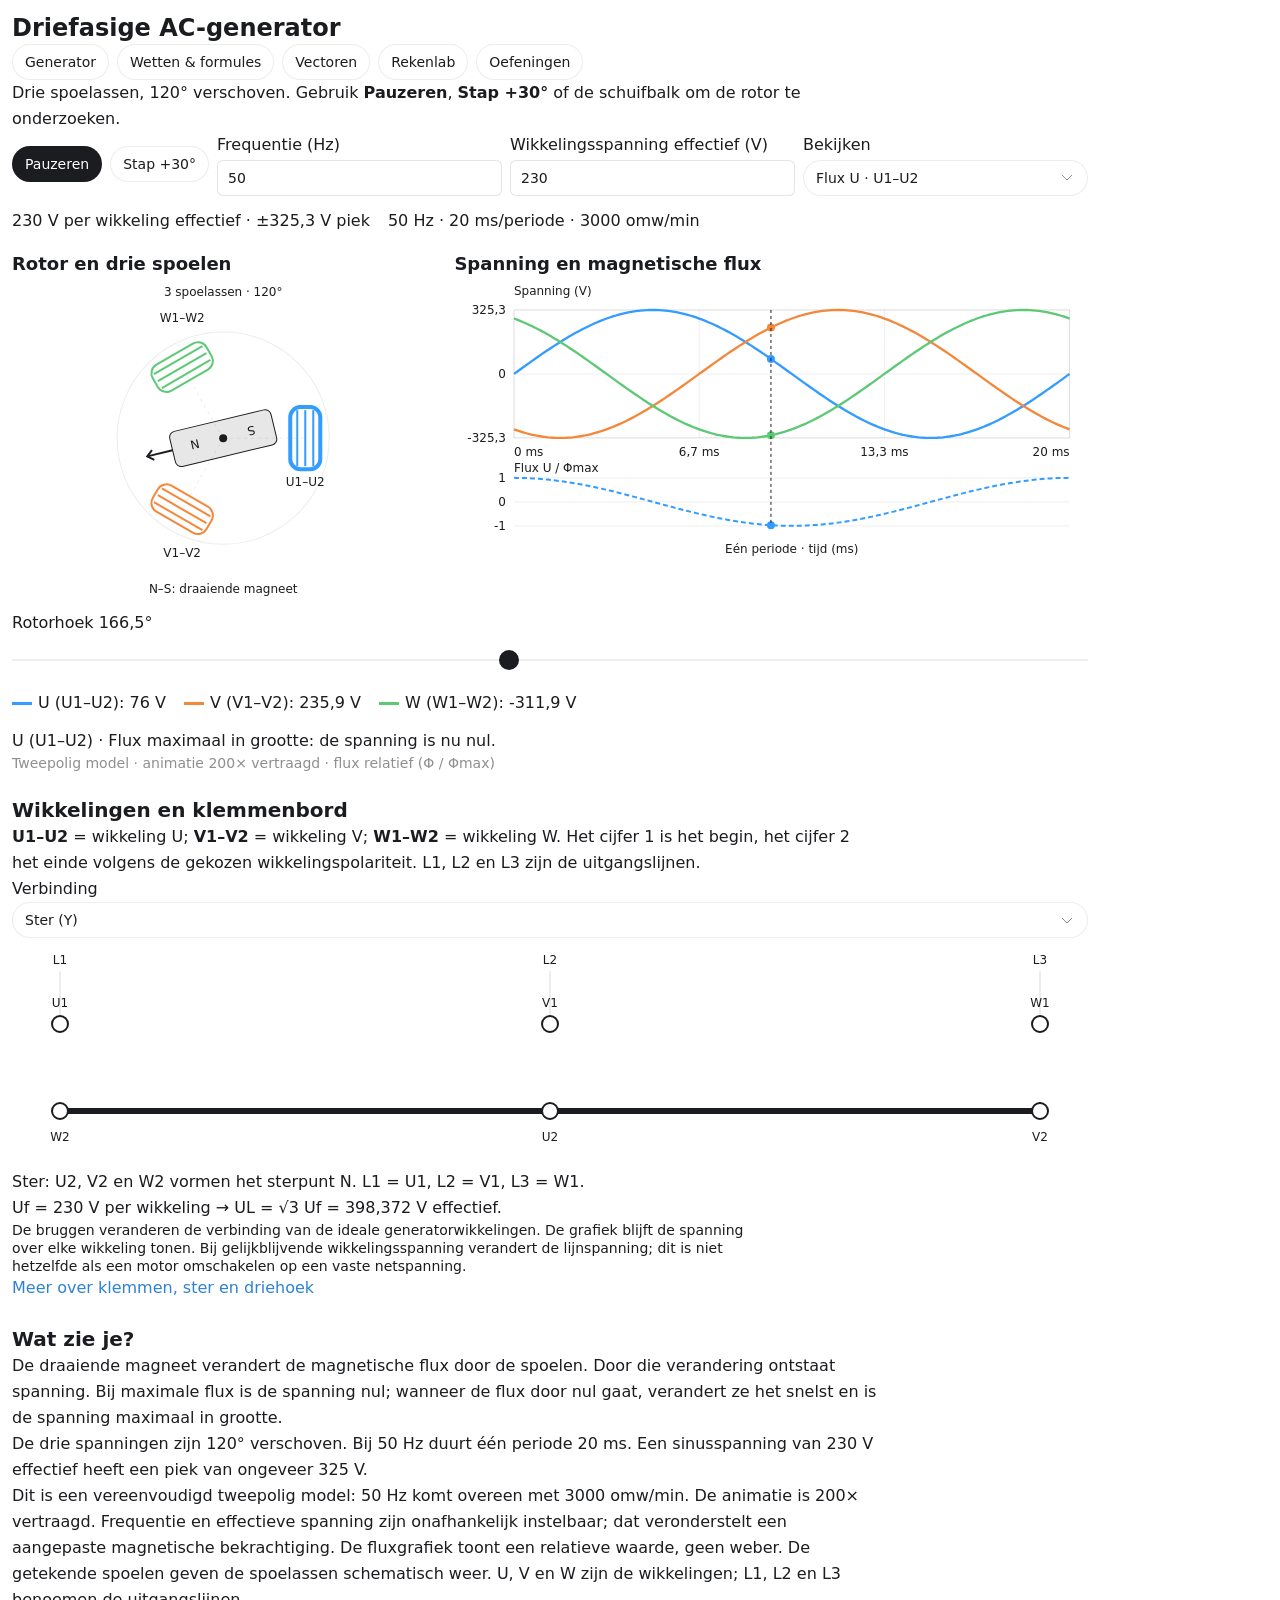
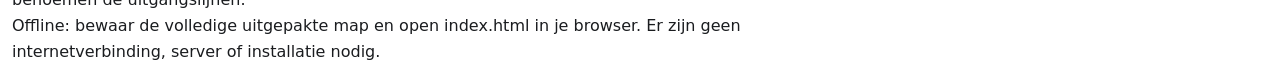
==== commit 8f450f5a: "Add files via upload" ====
--- a/index.html
+++ b/index.html
@@ -1,5 +1,5 @@
 <!doctype html>
-<html lang="nl"><head><meta charset="utf-8"><meta name="viewport" content="width=device-width, initial-scale=1"><title>Driefasige AC-generator</title><style>:root {
+<html lang="nl"><head><script src="klemmen.js" defer></script><meta charset="utf-8"><meta name="viewport" content="width=device-width, initial-scale=1"><title>Driefasige AC-generator</title><style>:root {
   color-scheme: light dark;
   background-color: var(
     --background,
@@ -1499,13 +1499,13 @@
     #ac-three .phase-swatch{display:inline-block;width:20px;height:3px;vertical-align:middle;margin-right:6px;background:var(--phase)}
     @media(max-width:650px){#ac-three .plots{grid-template-columns:1fr}}
   </style>
-  <h1>Driefasige AC-generator</h1><p>Drie spoelassen, 120° verschoven. Gebruik <strong>Pauzeren</strong>, <strong>Stap +30°</strong> of de schuifbalk om de rotor te onderzoeken.</p>
+  <h1>Driefasige AC-generator</h1><nav class="viz-controls" aria-label="Hoofdnavigatie"><a class="btn" href="index.html" aria-current="page">Generator</a><a class="btn" href="theorie.html#wetten">Wetten &amp; formules</a><a class="btn" href="theorie.html#vectoren">Vectoren</a><a class="btn" href="theorie.html#rekenen">Rekenlab</a><a class="btn" href="theorie.html#oefeningen">Oefeningen</a></nav><p>Drie spoelassen, 120° verschoven. Gebruik <strong>Pauzeren</strong>, <strong>Stap +30°</strong> of de schuifbalk om de rotor te onderzoeken.</p>
   <div class="viz-controls">
     <button class="btn btn-primary" type="button" id="ac-play">Pauzeren</button>
     <button class="btn" type="button" id="ac-step">Stap +30°</button>
     <label class="form-label">Frequentie (Hz)<input class="form-control" id="ac-f" type="number" min="10" max="60" step="1" value="50"></label>
-    <label class="form-label">Fasespanning effectief (V)<input class="form-control" id="ac-u" type="number" min="10" max="300" step="10" value="230"></label>
-    <label class="form-label">Bekijken<select class="form-select" id="ac-phase"><option value="0">Flux van L1</option><option value="1">Flux van L2</option><option value="2">Flux van L3</option></select></label>
+    <label class="form-label">Wikkelingsspanning effectief (V)<input class="form-control" id="ac-u" type="number" min="10" max="300" step="10" value="230"></label>
+    <label class="form-label">Bekijken<select class="form-select" id="ac-phase"><option value="0">Flux U · U1–U2</option><option value="1">Flux V · V1–V2</option><option value="2">Flux W · W1–W2</option></select></label>
   </div>
   <div class="values tabular-nums"><span id="ac-spec"></span><span id="ac-rpm"></span></div>
   <div class="plots">
@@ -1516,31 +1516,33 @@
   <div class="values tabular-nums" id="ac-live-values"></div>
   <div id="ac-detail" aria-live="polite"></div>
   <div class="text-small text-muted">Tweepolig model · animatie 200× vertraagd · flux relatief (Φ / Φmax)</div>
+<section aria-label="Klemmen en verbindingen"><h2>Wikkelingen en klemmenbord</h2><p><strong>U1–U2</strong> = wikkeling U; <strong>V1–V2</strong> = wikkeling V; <strong>W1–W2</strong> = wikkeling W. Het cijfer 1 is het begin, het cijfer 2 het einde volgens de gekozen wikkelingspolariteit. L1, L2 en L3 zijn de uitgangslijnen.</p><label class="form-label">Verbinding<select class="form-select" id="terminal-mode"><option value="star">Ster (Y)</option><option value="delta">Driehoek (Δ)</option><option value="open">Open wikkelingen</option></select></label><svg id="terminal-svg" role="img" aria-label="Zes klemmen met de beginpunten bovenaan en W2 U2 V2 onderaan"></svg><p id="terminal-details" class="tabular-nums" aria-live="polite" style="white-space:pre-line"></p><p class="text-small">De bruggen veranderen de verbinding van de ideale generatorwikkelingen. De grafiek blijft de spanning over elke wikkeling tonen. Bij gelijkblijvende wikkelingsspanning verandert de lijnspanning; dit is niet hetzelfde als een motor omschakelen op een vaste netspanning.</p><p><a href="theorie.html#wetten">Meer over klemmen, ster en driehoek</a></p></section>
   <script>
   (()=>{
     const root=document.getElementById('ac-three'),q=s=>root.querySelector(s),NS='http://www.w3.org/2000/svg';
+    const names=['U','V','W'];
     const colors=['var(--viz-series-1)','var(--viz-series-2)','var(--viz-series-3)'];
     let angle=0,playing=!matchMedia('(prefers-reduced-motion: reduce)').matches,last=0,f=50,rms=230,selected=0;
     const rad=d=>d*Math.PI/180,fmt=n=>Math.abs(n)<.05?'0':n.toLocaleString('nl-BE',{maximumFractionDigits:1});
     const add=(parent,tag,attrs={},txt)=>{const e=document.createElementNS(NS,tag);Object.entries(attrs).forEach(([k,v])=>e.setAttribute(k,v));if(txt!==undefined)e.textContent=txt;parent.appendChild(e);return e};
     const line=(s,x1,y1,x2,y2,extra={})=>add(s,'line',{x1,y1,x2,y2,stroke:'var(--border)',...extra});
     function drawRotor(){
-      const s=q('#ac-rotor'),w=Math.max(280,s.parentElement.clientWidth),h=280,cx=w/2,cy=143,r=92;s.setAttribute('viewBox',`0 0 ${w} ${h}`);s.innerHTML='';
-      add(s,'circle',{cx,cy,r:112,fill:'none',stroke:'var(--border)'});
+      const s=q('#ac-rotor'),w=Math.max(280,s.parentElement.clientWidth),h=320,cx=w/2,cy=160,r=82;s.setAttribute('viewBox',`0 0 ${w} ${h}`);s.innerHTML='';
+      add(s,'circle',{cx,cy,r:106,fill:'none',stroke:'var(--border)'});
       for(let i=0;i<3;i++){
         const a=rad(i*120),x=cx+r*Math.cos(a),y=cy+r*Math.sin(a);
         line(s,cx,cy,x,y,{'stroke-dasharray':'3 4'});
         const g=add(s,'g',{transform:`translate(${x} ${y}) rotate(${i*120})`});
         add(g,'rect',{x:-15,y:-31,width:30,height:62,rx:10,fill:'none',stroke:colors[i],'stroke-width':i===selected?4:2});
         for(let j=-8;j<=8;j+=8)line(g,j,-28,j,28,{stroke:colors[i],'stroke-width':2});
-        const lx=cx+132*Math.cos(a),ly=cy+132*Math.sin(a);add(s,'text',{x:lx,y:ly,'text-anchor':i===0?'end':'middle'},`L${i+1}`);
+        const lx=x,ly=y+(i===2?-45:48);add(s,'text',{x:lx,y:ly,'text-anchor':'middle'},`${names[i]}1–${names[i]}2`);
       }
       const rotor=add(s,'g',{transform:`translate(${cx} ${cy}) rotate(${angle})`});
       add(rotor,'rect',{x:-52,y:-18,width:104,height:36,rx:6,fill:'var(--muted)',stroke:'var(--foreground)'});
       add(rotor,'text',{x:-29,y:5,'text-anchor':'middle'},'S');add(rotor,'text',{x:29,y:5,'text-anchor':'middle'},'N');
       line(rotor,52,0,78,0,{stroke:'var(--foreground)','stroke-width':2});add(rotor,'path',{d:'M72,-5 L78,0 L72,5',fill:'none',stroke:'var(--foreground)','stroke-width':2});
       add(s,'circle',{cx,cy,r:4,fill:'var(--foreground)'});add(s,'text',{x:cx,y:18,'text-anchor':'middle'},'3 spoelassen · 120°');
-      add(s,'text',{x:cx,y:275,'text-anchor':'middle'},'N–S: draaiende magneet');
+      add(s,'text',{x:cx,y:315,'text-anchor':'middle'},'N–S: draaiende magneet');
     }
     function drawWave(){
       const s=q('#ac-wave'),w=Math.max(280,s.parentElement.clientWidth),h=280,x0=60,x1=w-18,y0=32,y1=160,fy0=200,fy1=248,peak=rms*Math.SQRT2;s.setAttribute('viewBox',`0 0 ${w} ${h}`);s.innerHTML='';
@@ -1553,7 +1555,7 @@
         let path='';for(let d=0;d<=360;d+=2)path+=`${d?'L':'M'}${x(d)},${y(peak*Math.sin(rad(d-i*120)))}`;
         add(s,'path',{d:path,fill:'none',stroke:colors[i],'stroke-width':2.3});add(s,'circle',{cx:x(angle),cy:y(peak*Math.sin(rad(angle-i*120))),r:4,fill:colors[i]});
       }
-      add(s,'text',{x:x0,y:194},`Flux L${selected+1} / Φmax`);
+      add(s,'text',{x:x0,y:194},`Flux ${names[selected]} / Φmax`);
       [1,0,-1].forEach(v=>{line(s,x0,fy(v),x1,fy(v));add(s,'text',{x:x0-8,y:fy(v)+4,'text-anchor':'end'},String(v))});
       let path='';for(let d=0;d<=360;d+=2)path+=`${d?'L':'M'}${x(d)},${fy(Math.cos(rad(d-selected*120)))}`;
       add(s,'path',{d:path,fill:'none',stroke:colors[selected],'stroke-width':2,'stroke-dasharray':'5 3'});
@@ -1563,10 +1565,10 @@
     }
     function draw(announce=false){
       drawRotor();drawWave();q('#ac-deg').textContent=`${fmt(angle)}°`;q('#ac-angle').value=angle;
-      q('#ac-spec').textContent=`${fmt(rms)} V effectief · ±${fmt(rms*Math.SQRT2)} V piek`;
+      q('#ac-spec').textContent=`${fmt(rms)} V per wikkeling effectief · ±${fmt(rms*Math.SQRT2)} V piek`;
       q('#ac-rpm').textContent=`${f} Hz · ${fmt(1000/f)} ms/periode · ${f*60} omw/min`;
-      q('#ac-live-values').innerHTML=colors.map((c,i)=>`<span><span class="phase-swatch" style="--phase:${c}"></span>L${i+1}: ${fmt(rms*Math.SQRT2*Math.sin(rad(angle-120*i)))} V</span>`).join('');
-      if(announce){const a=rad(angle-selected*120),flux=Math.cos(a),u=Math.sin(a);let detail=Math.abs(u)<.015?'Flux maximaal in grootte: de spanning is nu nul.':Math.abs(flux)<.015?'Flux is nul en verandert het snelst: de spanning is maximaal in grootte.':'De flux verandert: er ontstaat een spanning. De polariteit wisselt elke halve omwenteling.';q('#ac-detail').textContent=`L${selected+1} · ${detail}`;}
+      q('#ac-live-values').innerHTML=colors.map((c,i)=>`<span><span class="phase-swatch" style="--phase:${c}"></span>${names[i]} (${names[i]}1–${names[i]}2): ${fmt(rms*Math.SQRT2*Math.sin(rad(angle-120*i)))} V</span>`).join('');
+      if(announce){const a=rad(angle-selected*120),flux=Math.cos(a),u=Math.sin(a);let detail=Math.abs(u)<.015?'Flux maximaal in grootte: de spanning is nu nul.':Math.abs(flux)<.015?'Flux is nul en verandert het snelst: de spanning is maximaal in grootte.':'De flux verandert: er ontstaat een spanning. De polariteit wisselt elke halve omwenteling.';q('#ac-detail').textContent=`${names[selected]} (${names[selected]}1–${names[selected]}2) · ${detail}`;}
       q('#ac-play').textContent=playing?'Pauzeren':'Afspelen';
     }
     q('#ac-play').onclick=()=>{playing=!playing;draw(true)};
@@ -1579,4 +1581,4 @@
   })();
   </script>
 </div>
-<section aria-label="Uitleg"><h2>Wat zie je?</h2><p>De draaiende magneet verandert de magnetische flux door de spoelen. Door die verandering ontstaat spanning. Bij maximale flux is de spanning nul; wanneer de flux door nul gaat, verandert ze het snelst en is de spanning maximaal in grootte.</p><p>De drie spanningen zijn 120° verschoven. Bij 50 Hz duurt één periode 20 ms. Een sinusspanning van 230 V effectief heeft een piek van ongeveer 325 V.</p><p>Dit is een vereenvoudigd tweepolig model: 50 Hz komt overeen met 3000 omw/min. De animatie is 200× vertraagd. Frequentie en effectieve spanning zijn onafhankelijk instelbaar; dat veronderstelt een aangepaste magnetische bekrachtiging. De fluxgrafiek toont een relatieve waarde, geen weber. De getekende spoelen geven de spoelassen schematisch weer.</p><p>Offline: bewaar dit bestand en open het in je browser. Er zijn geen internetverbinding, server of installatie nodig.</p></section></body></html>+<section aria-label="Uitleg"><h2>Wat zie je?</h2><p>De draaiende magneet verandert de magnetische flux door de spoelen. Door die verandering ontstaat spanning. Bij maximale flux is de spanning nul; wanneer de flux door nul gaat, verandert ze het snelst en is de spanning maximaal in grootte.</p><p>De drie spanningen zijn 120° verschoven. Bij 50 Hz duurt één periode 20 ms. Een sinusspanning van 230 V effectief heeft een piek van ongeveer 325 V.</p><p>Dit is een vereenvoudigd tweepolig model: 50 Hz komt overeen met 3000 omw/min. De animatie is 200× vertraagd. Frequentie en effectieve spanning zijn onafhankelijk instelbaar; dat veronderstelt een aangepaste magnetische bekrachtiging. De fluxgrafiek toont een relatieve waarde, geen weber. De getekende spoelen geven de spoelassen schematisch weer. U, V en W zijn de wikkelingen; L1, L2 en L3 benoemen de uitgangslijnen.</p><p>Offline: bewaar de volledige uitgepakte map en open index.html in je browser. Er zijn geen internetverbinding, server of installatie nodig.</p></section></body></html>
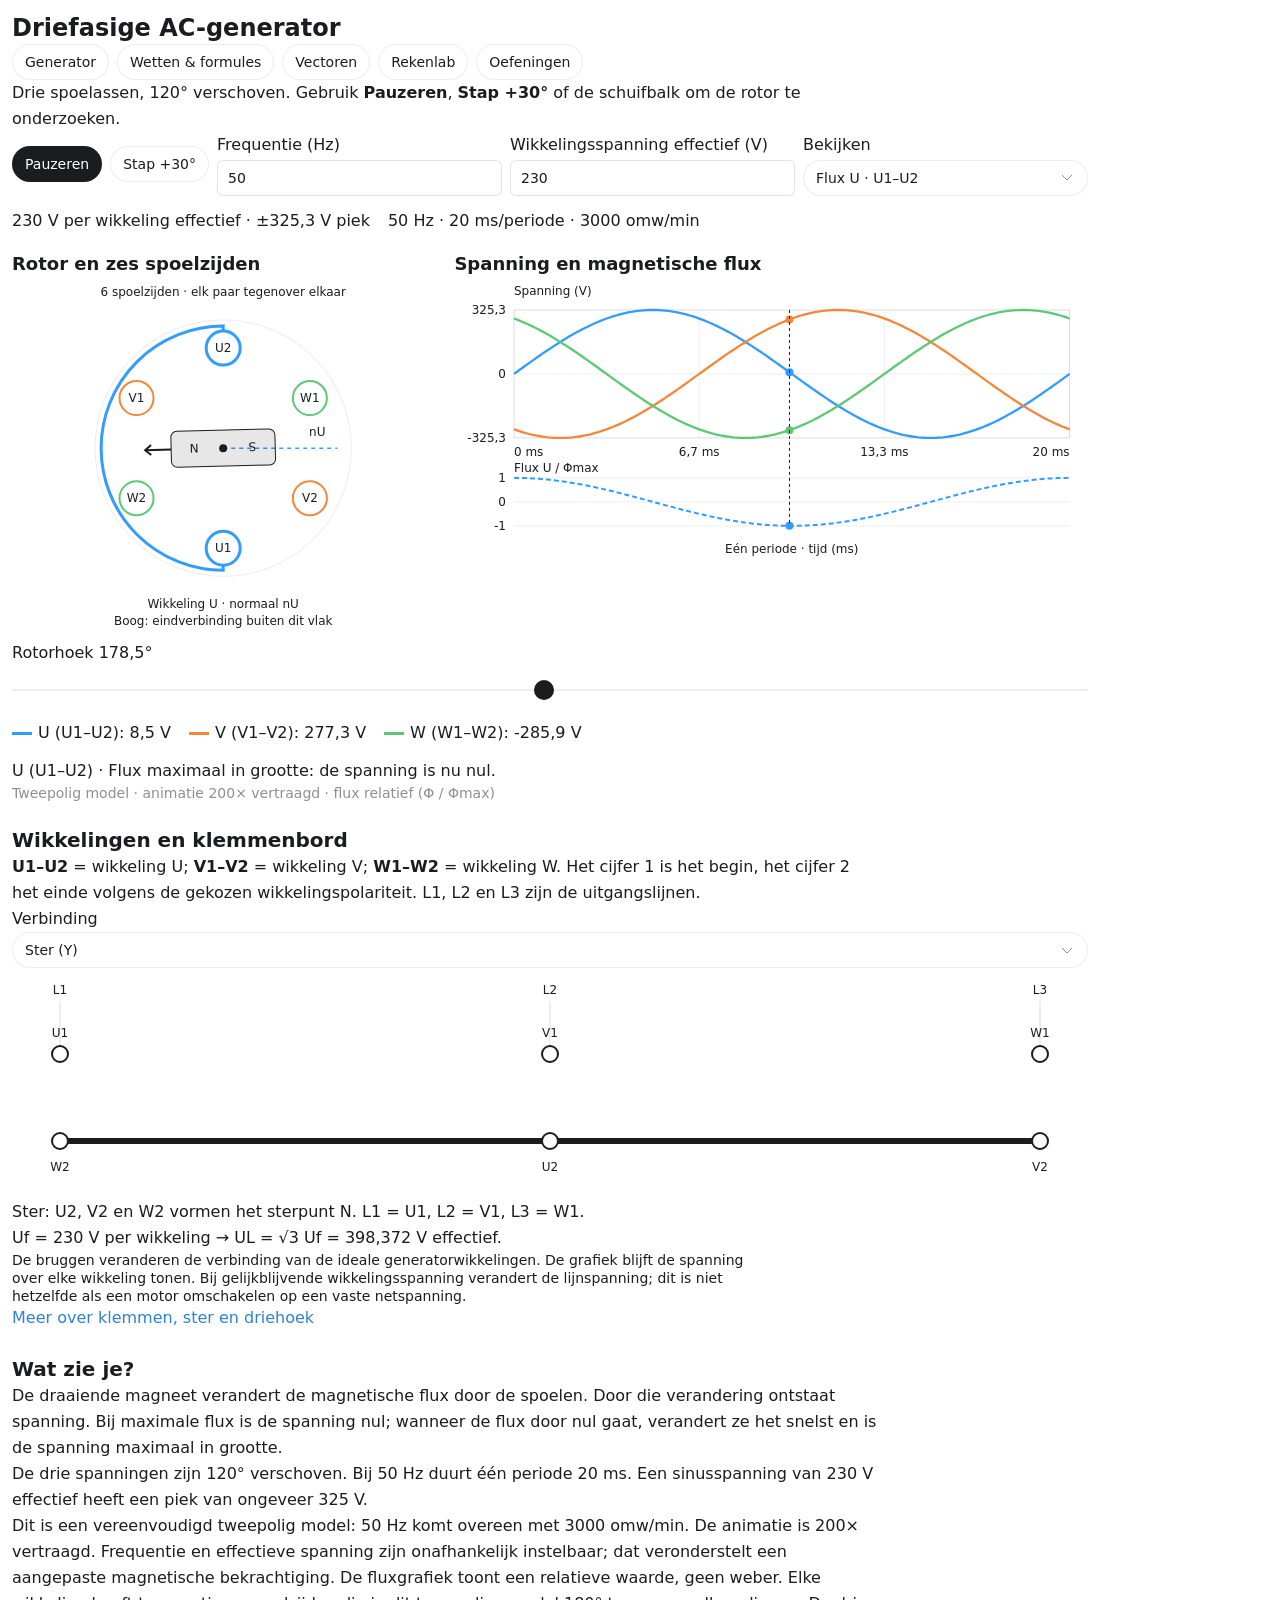
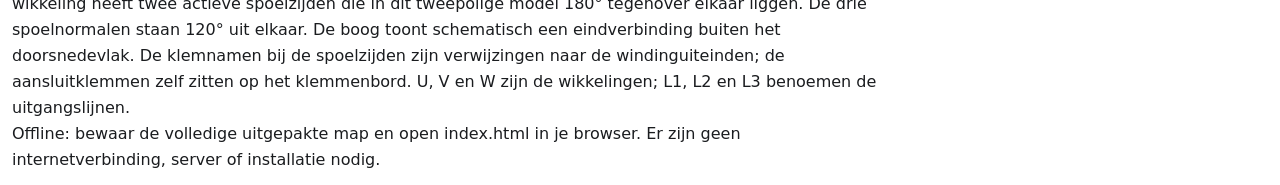
==== commit 968159a9: "Add files via upload" ====
--- a/index.html
+++ b/index.html
@@ -1509,7 +1509,7 @@
   </div>
   <div class="values tabular-nums"><span id="ac-spec"></span><span id="ac-rpm"></span></div>
   <div class="plots">
-    <div><h3>Rotor en drie spoelen</h3><svg id="ac-rotor" role="img" aria-label="Schematische tweepolige rotor met drie spoelassen op 120 graden"></svg></div>
+    <div><h3>Rotor en zes spoelzijden</h3><svg id="ac-rotor" role="img" aria-label="Tweepolige rotor met zes actieve spoelzijden, per wikkeling diametraal tegenover elkaar"></svg></div>
     <div><h3>Spanning en magnetische flux</h3><svg id="ac-wave" role="img" aria-label="Drie sinusspanningen met 120 graden faseverschil en de flux van de geselecteerde spoel"></svg></div>
   </div>
   <div class="angle-control"><label class="form-label" for="ac-angle">Rotorhoek <span id="ac-deg" class="tabular-nums"></span></label><input class="form-range" id="ac-angle" type="range" min="0" max="360" step="1" value="0"></div>
@@ -1527,22 +1527,39 @@
     const add=(parent,tag,attrs={},txt)=>{const e=document.createElementNS(NS,tag);Object.entries(attrs).forEach(([k,v])=>e.setAttribute(k,v));if(txt!==undefined)e.textContent=txt;parent.appendChild(e);return e};
     const line=(s,x1,y1,x2,y2,extra={})=>add(s,'line',{x1,y1,x2,y2,stroke:'var(--border)',...extra});
     function drawRotor(){
-      const s=q('#ac-rotor'),w=Math.max(280,s.parentElement.clientWidth),h=320,cx=w/2,cy=160,r=82;s.setAttribute('viewBox',`0 0 ${w} ${h}`);s.innerHTML='';
-      add(s,'circle',{cx,cy,r:106,fill:'none',stroke:'var(--border)'});
+      const s=q('#ac-rotor'),w=Math.max(280,s.parentElement.clientWidth),h=350,cx=w/2,cy=170,r=100;
+      s.setAttribute('viewBox',`0 0 ${w} ${h}`);s.innerHTML='';
+      add(s,'title',{},'Zes actieve spoelzijden, met per wikkeling twee diametraal tegenoverliggende zijden');
+      add(s,'desc',{},'De actieve zijden van U, V en W staan per paar 180 graden uit elkaar. Hun spoelnormalen staan 120 graden uit elkaar. De klemnamen U1 U2, V1 V2 en W1 W2 verwijzen naar de bijbehorende windinguiteinden.');
+      add(s,'circle',{cx,cy,r:128,fill:'none',stroke:'var(--border)'});
+      // Side positions are perpendicular to the winding normal: axis + 90° and + 270°.
+      // The sinus/flux reference uses the normal, not the radial position of a conductor side.
       for(let i=0;i<3;i++){
-        const a=rad(i*120),x=cx+r*Math.cos(a),y=cy+r*Math.sin(a);
-        line(s,cx,cy,x,y,{'stroke-dasharray':'3 4'});
-        const g=add(s,'g',{transform:`translate(${x} ${y}) rotate(${i*120})`});
-        add(g,'rect',{x:-15,y:-31,width:30,height:62,rx:10,fill:'none',stroke:colors[i],'stroke-width':i===selected?4:2});
-        for(let j=-8;j<=8;j+=8)line(g,j,-28,j,28,{stroke:colors[i],'stroke-width':2});
-        const lx=x,ly=y+(i===2?-45:48);add(s,'text',{x:lx,y:ly,'text-anchor':'middle'},`${names[i]}1–${names[i]}2`);
+        const axis=i*120,side1=rad(axis+90),side2=rad(axis+270);
+        const x1=cx+r*Math.cos(side1),y1=cy+r*Math.sin(side1),x2=cx+r*Math.cos(side2),y2=cy+r*Math.sin(side2);
+        if(i===selected){
+          const outer=122,ax=cx+outer*Math.cos(side1),ay=cy+outer*Math.sin(side1),bx=cx+outer*Math.cos(side2),by=cy+outer*Math.sin(side2);
+          add(s,'path',{d:`M${x1},${y1} L${ax},${ay} A${outer},${outer} 0 0 1 ${bx},${by} L${x2},${y2}`,fill:'none',stroke:colors[i],'stroke-width':3,'data-end-turn':names[i]});
+          const a=rad(axis),nx=cx+114*Math.cos(a),ny=cy+114*Math.sin(a);
+          line(s,cx,cy,nx,ny,{stroke:colors[i],'stroke-dasharray':'4 4','stroke-width':1.5});
+          const tx=cx+94*Math.cos(a),ty=cy+94*Math.sin(a);
+          add(s,'text',{x:tx,y:ty-12,'text-anchor':'middle'},`n${names[i]}`);
+        }
+        for(let j=0;j<2;j++){
+          const a=j?side2:side1,x=cx+r*Math.cos(a),y=cy+r*Math.sin(a),label=`${names[i]}${j+1}`;
+          const g=add(s,'g',{'data-coil-side':label,'data-winding':names[i],'data-side-angle':axis+90+j*180,'data-x':x,'data-y':y});
+          add(g,'circle',{cx:x,cy:y,r:17,fill:'var(--background)',stroke:colors[i],'stroke-width':i===selected?3:2});
+          add(g,'text',{x,y:y+4,'text-anchor':'middle'},label);
+        }
       }
       const rotor=add(s,'g',{transform:`translate(${cx} ${cy}) rotate(${angle})`});
       add(rotor,'rect',{x:-52,y:-18,width:104,height:36,rx:6,fill:'var(--muted)',stroke:'var(--foreground)'});
       add(rotor,'text',{x:-29,y:5,'text-anchor':'middle'},'S');add(rotor,'text',{x:29,y:5,'text-anchor':'middle'},'N');
       line(rotor,52,0,78,0,{stroke:'var(--foreground)','stroke-width':2});add(rotor,'path',{d:'M72,-5 L78,0 L72,5',fill:'none',stroke:'var(--foreground)','stroke-width':2});
-      add(s,'circle',{cx,cy,r:4,fill:'var(--foreground)'});add(s,'text',{x:cx,y:18,'text-anchor':'middle'},'3 spoelassen · 120°');
-      add(s,'text',{x:cx,y:315,'text-anchor':'middle'},'N–S: draaiende magneet');
+      add(s,'circle',{cx,cy,r:4,fill:'var(--foreground)'});
+      add(s,'text',{x:cx,y:18,'text-anchor':'middle'},'6 spoelzijden · elk paar tegenover elkaar');
+      add(s,'text',{x:cx,y:330,'text-anchor':'middle'},`Wikkeling ${names[selected]} · normaal n${names[selected]}`);
+      add(s,'text',{x:cx,y:347,'text-anchor':'middle'},'Boog: eindverbinding buiten dit vlak');
     }
     function drawWave(){
       const s=q('#ac-wave'),w=Math.max(280,s.parentElement.clientWidth),h=280,x0=60,x1=w-18,y0=32,y1=160,fy0=200,fy1=248,peak=rms*Math.SQRT2;s.setAttribute('viewBox',`0 0 ${w} ${h}`);s.innerHTML='';
@@ -1581,4 +1598,4 @@
   })();
   </script>
 </div>
-<section aria-label="Uitleg"><h2>Wat zie je?</h2><p>De draaiende magneet verandert de magnetische flux door de spoelen. Door die verandering ontstaat spanning. Bij maximale flux is de spanning nul; wanneer de flux door nul gaat, verandert ze het snelst en is de spanning maximaal in grootte.</p><p>De drie spanningen zijn 120° verschoven. Bij 50 Hz duurt één periode 20 ms. Een sinusspanning van 230 V effectief heeft een piek van ongeveer 325 V.</p><p>Dit is een vereenvoudigd tweepolig model: 50 Hz komt overeen met 3000 omw/min. De animatie is 200× vertraagd. Frequentie en effectieve spanning zijn onafhankelijk instelbaar; dat veronderstelt een aangepaste magnetische bekrachtiging. De fluxgrafiek toont een relatieve waarde, geen weber. De getekende spoelen geven de spoelassen schematisch weer. U, V en W zijn de wikkelingen; L1, L2 en L3 benoemen de uitgangslijnen.</p><p>Offline: bewaar de volledige uitgepakte map en open index.html in je browser. Er zijn geen internetverbinding, server of installatie nodig.</p></section></body></html>+<section aria-label="Uitleg"><h2>Wat zie je?</h2><p>De draaiende magneet verandert de magnetische flux door de spoelen. Door die verandering ontstaat spanning. Bij maximale flux is de spanning nul; wanneer de flux door nul gaat, verandert ze het snelst en is de spanning maximaal in grootte.</p><p>De drie spanningen zijn 120° verschoven. Bij 50 Hz duurt één periode 20 ms. Een sinusspanning van 230 V effectief heeft een piek van ongeveer 325 V.</p><p>Dit is een vereenvoudigd tweepolig model: 50 Hz komt overeen met 3000 omw/min. De animatie is 200× vertraagd. Frequentie en effectieve spanning zijn onafhankelijk instelbaar; dat veronderstelt een aangepaste magnetische bekrachtiging. De fluxgrafiek toont een relatieve waarde, geen weber. Elke wikkeling heeft twee actieve spoelzijden die in dit tweepolige model 180° tegenover elkaar liggen. De drie spoelnormalen staan 120° uit elkaar. De boog toont schematisch een eindverbinding buiten het doorsnedevlak. De klemnamen bij de spoelzijden zijn verwijzingen naar de windinguiteinden; de aansluitklemmen zelf zitten op het klemmenbord. U, V en W zijn de wikkelingen; L1, L2 en L3 benoemen de uitgangslijnen.</p><p>Offline: bewaar de volledige uitgepakte map en open index.html in je browser. Er zijn geen internetverbinding, server of installatie nodig.</p></section></body></html>
